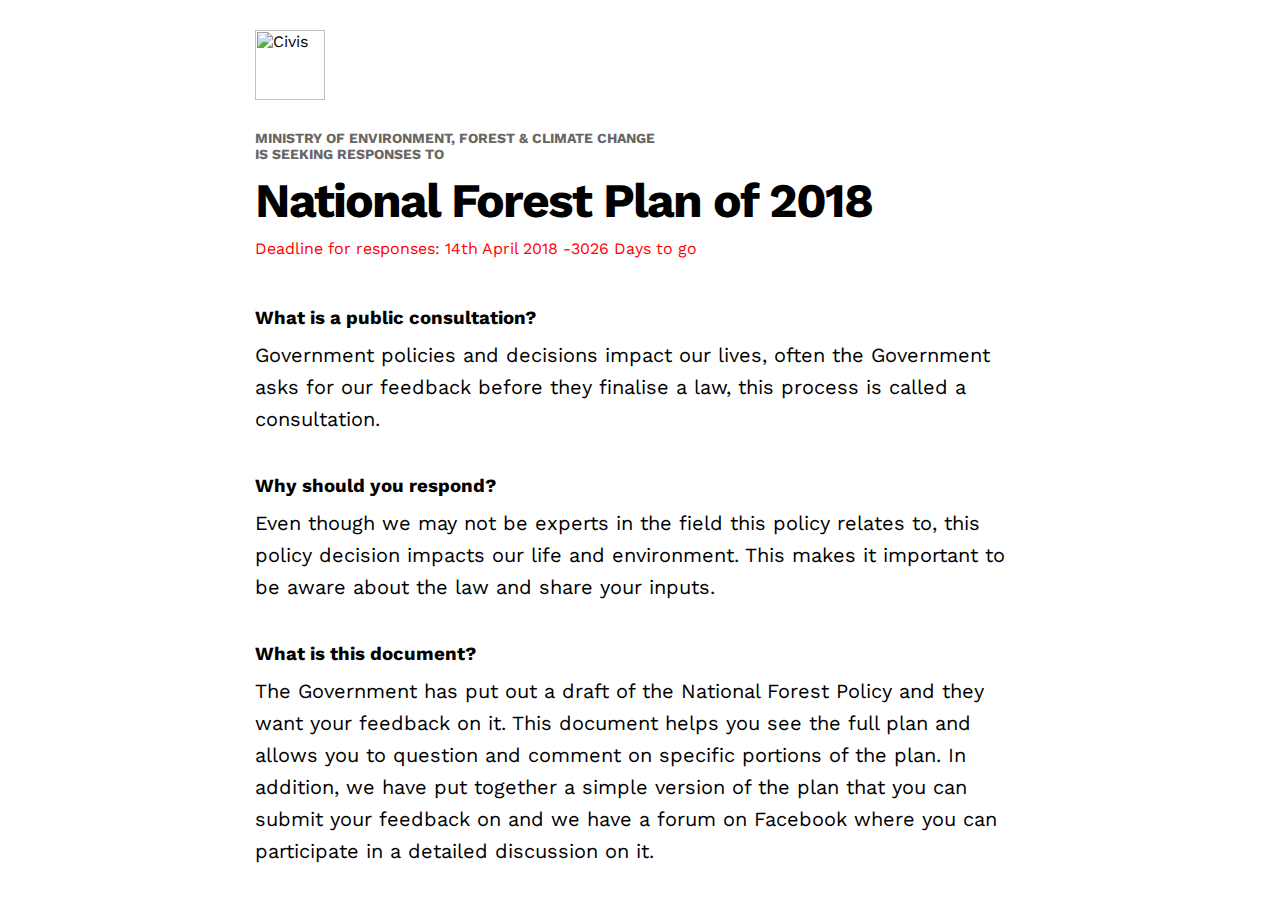
==== nfp2018.html @ cd42d978 "Add google analytics tracking code" ====
<html lang="en">

<head>
  <meta charset="utf-8">
  <meta name="viewport" content="width=device-width, initial-scale=1">
  <meta name="description" content="">
  <meta name="google-site-verification" content="eruILdauIBqArJfN9y2ay7Apqf8Yb0pgQo76jq3D-NA" />
  <!-- Global site tag (gtag.js) - Google Analytics -->
  <script async src="https://www.googletagmanager.com/gtag/js?id=UA-114435812-1"></script>
  <script>
    window.dataLayer = window.dataLayer || [];
    function gtag() { dataLayer.push(arguments); }
    gtag('js', new Date());

    gtag('config', 'UA-114435812-1');
  </script>

  <link href="https://fonts.googleapis.com/css?family=Work+Sans:400,700" rel="stylesheet">
  <style>
    * {
      box-sizing: border-box;
    }

    body {
      font-family: 'Work Sans', sans-serif;
      margin: 0;
      padding: 0;
      height: 100%;
    }

    .column {
      width: 100%;
      float: left;
      margin: 0 auto;
    }

    .column.description {
      background-color: white;
      position: fixed;
      height: 100%;
      visibility: visible;
      overflow: scroll;
    }

    .overlay {
      padding: 30px;
      max-width: 830px;
      margin: 0 auto;
    }

    .logo {
      width: 70px;
      margin-bottom: 30px;
    }

    h1 {
      font-size: 3rem;
      letter-spacing: -2px;
      margin: 10px 0px 0px 0px;
    }

    .title {
      color: #666;
      font-weight: 700;
      text-transform: uppercase;
      font-size: 14px;
    }

    #page-content {
      max-width: 900px;
      margin: auto;
      padding: 20px;
    }

    .deadline {
      font-size: 1rem;
      color: red;
      display: inline-block;
      margin: 10px 0px 30px 0px;
    }

    h3 {
      margin-bottom: 0;
    }

    p {
      font-size: 20px;
      line-height: 32px;
      margin: 10px 0 40px;
    }

    #goto-form {
      border: 2px solid rgb(15, 157, 88);
      display: inline-block;
      padding: 10px 20px;
      color: rgb(15, 157, 88);
      text-transform: uppercase;
      font-size: 15px;
      letter-spacing: 0.6px;
      font-weight: 700;
      cursor: pointer;
    }

    @media only screen and (min-width: 320px) and (max-width: 480px) {
      .column {
        width: 100%;
        height: 100vh;
        float: left
      }

      .header {
        padding: 20px;
      }

      .title {
        font-size: 0.6rem;
      }

      h1 {
        font-size: 1.5rem;
      }
    }
  </style>
</head>

<body>
  <div class="column description" id="description">
    <div class="overlay">
      <img class="logo" src="upload/logo2x.png" alt="Civis">
      <div class="title">Ministry of Environment, Forest &amp; Climate Change</div>
      <div class="title">is seeking responses to</div>
      <h1>National Forest Plan of 2018</h1>
      <div class="deadline">Deadline for responses: 14th April 2018
        <span class='emphasis'>
          <span id="days-remaining"></span> Days to go</span>
      </div>

      <h3>What is a public consultation?</h3>
      <p>
        Government policies and decisions impact our lives, often the Government asks for our feedback before they finalise a law,
        this process is called a consultation.
      </p>

      <h3>Why should you respond?</h3>
      <p>Even though we may not be experts in the field this policy relates to, this policy decision impacts our life and environment.
        This makes it important to be aware about the law and share your inputs.
      </p>

      <h3>What is this document?</h3>
      <p>
        The Government has put out a draft of the National Forest Policy and they want your feedback on it. This document helps you
        see the full plan and allows you to question and comment on specific portions of the plan. In addition, we have put
        together a simple version of the plan that you can submit your feedback on and we have a forum on Facebook where
        you can participate in a detailed discussion on it.
      </p>

      <div id='goto-form'>Give Feedback</div>
    </div>
  </div>
  <div class="column form">
    <iframe src="https://docs.google.com/forms/d/e/1FAIpQLSdHKzLnLinirLdj9WW1db57CKc2IG6bW0GejNrn8vQD8r7QfA/viewform?embedded=true"
      width="100%" height="100%" style="display: block;" frameborder="0" marginheight="0" marginwidth="0">Loading...</iframe>
  </div>
  <script>
    document.addEventListener("DOMContentLoaded", function (event) {
      let expiryDate = new Date('14 APR 2018');
      let daysRemaining = Math.floor((expiryDate.getTime() - Date.now()) / 1000 / 60 / 60 / 24);
      document.querySelector('#days-remaining').innerHTML = daysRemaining.toString();

      document.querySelector('#goto-form').addEventListener('click', function () {
        document.querySelector('#description').style.visibility = 'hidden';
        ga('send', {
          hitType: 'event',
          eventCategory: 'Button',
          eventAction: 'goto-form',
          eventLabel: 'NFP2018'
        });
      });
    });
  </script>
</body>

</html>
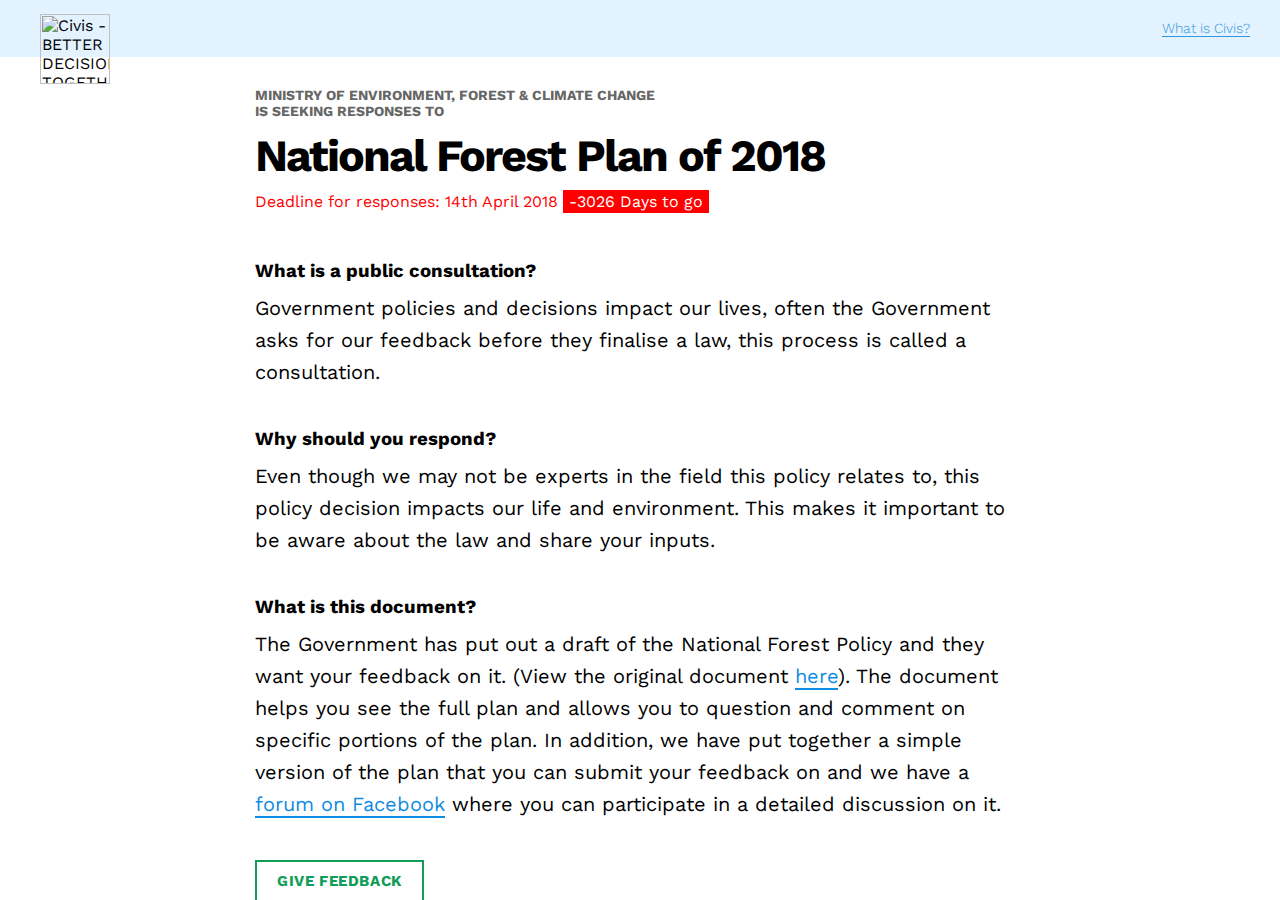
==== commit 56c00457: "Added header link to Civis" ====
--- a/nfp2018.html
+++ b/nfp2018.html
@@ -50,13 +50,20 @@
 
     .logo {
       width: 70px;
-      margin-bottom: 30px;
+      margin: 4px 30px;
+      float: left;
+    }
+    #logo-header{
+      background-color:#e2f2ff;
+      padding: 10px;
+      height: 57px;
     }
 
     h1 {
       font-size: 3rem;
       letter-spacing: -2px;
       margin: 10px 0px 0px 0px;
+      font-size: 2.8rem;
     }
 
     .title {
@@ -87,6 +94,17 @@
       font-size: 20px;
       line-height: 32px;
       margin: 10px 0 40px;
+    }
+
+    .emphasis {
+      background-color: red;
+      color: white;
+      padding: 2px 6px;
+    }
+
+    a {
+      color: #0F8BE1;
+      text-underline-position: under;
     }
 
     #goto-form {
@@ -100,7 +118,13 @@
       font-weight: 700;
       cursor: pointer;
     }
-
+    .header-link{
+      float: right;
+      margin: 10px 20px 4px 20px;
+      font-size: 14px;
+      font-weight: 300;
+      color: #3296dc;
+    }
     @media only screen and (min-width: 320px) and (max-width: 480px) {
       .column {
         width: 100%;
@@ -113,11 +137,13 @@
       }
 
       .title {
-        font-size: 0.6rem;
-      }
-
-      h1 {
-        font-size: 1.5rem;
+        font-size: 1rem;
+      }
+      h1{
+        font-size: 1.2rem;
+      }
+      h2{
+
       }
     }
   </style>
@@ -125,8 +151,11 @@
 
 <body>
   <div class="column description" id="description">
+    <div id='logo-header'>
+      <img class="logo" src="upload/logo2x.png" alt="Civis - BETTER DECISIONS TOGETHER"/>
+      <a class="header-link" href='http://www.civis.vote' target="_blank">What is Civis?</a>
+    </div>
     <div class="overlay">
-      <img class="logo" src="upload/logo2x.png" alt="Civis">
       <div class="title">Ministry of Environment, Forest &amp; Climate Change</div>
       <div class="title">is seeking responses to</div>
       <h1>National Forest Plan of 2018</h1>
@@ -148,10 +177,11 @@
 
       <h3>What is this document?</h3>
       <p>
-        The Government has put out a draft of the National Forest Policy and they want your feedback on it. This document helps you
-        see the full plan and allows you to question and comment on specific portions of the plan. In addition, we have put
-        together a simple version of the plan that you can submit your feedback on and we have a forum on Facebook where
-        you can participate in a detailed discussion on it.
+        The Government has put out a draft of the National Forest Policy and they want your feedback on it. (View the original document
+        <a href="./resources/dnfp2018.pdf">here</a>). The document helps you see the full plan and allows you to question and comment on specific portions of
+        the plan. In addition, we have put together a simple version of the plan that you can submit your feedback on and
+        we have a
+        <a href="https://www.facebook.com/groups/1042698099204934/about/">forum on Facebook</a> where you can participate in a detailed discussion on it.
       </p>
 
       <div id='goto-form'>Give Feedback</div>
@@ -180,4 +210,4 @@
   </script>
 </body>
 
-</html>+</html>
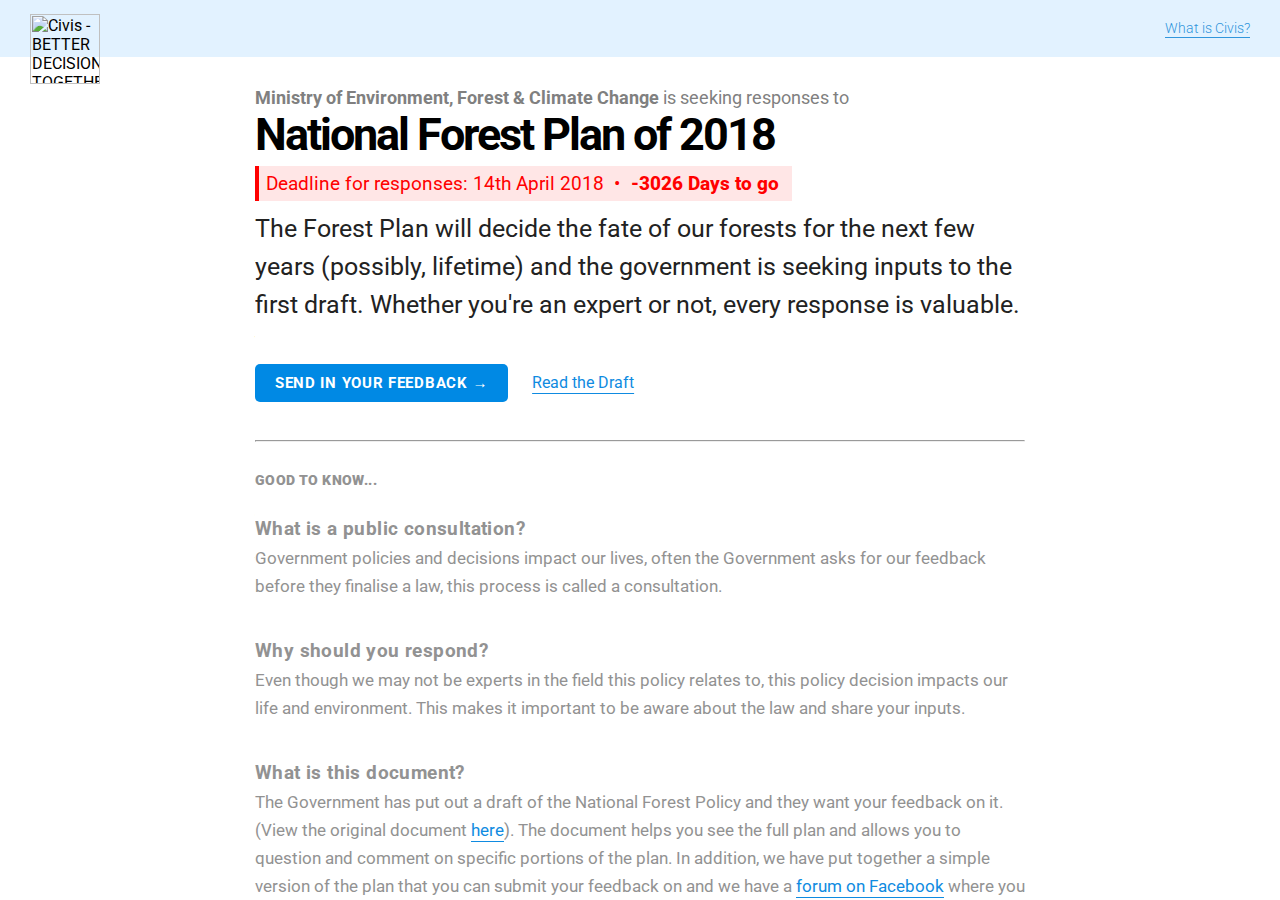
==== commit ee8bdf39: "Revisions to the NFP page" ====
--- a/nfp2018.html
+++ b/nfp2018.html
@@ -15,14 +15,14 @@
     gtag('config', 'UA-114435812-1');
   </script>
 
-  <link href="https://fonts.googleapis.com/css?family=Work+Sans:400,700" rel="stylesheet">
+  <link href="https://fonts.googleapis.com/css?family=Roboto:300,400,700,900" rel="stylesheet">
   <style>
     * {
       box-sizing: border-box;
     }
 
     body {
-      font-family: 'Work Sans', sans-serif;
+      font-family: 'Roboto', sans-serif;
       margin: 0;
       padding: 0;
       height: 100%;
@@ -50,7 +50,7 @@
 
     .logo {
       width: 70px;
-      margin: 4px 30px;
+      margin: 4px 30px 4px 20px;
       float: left;
     }
     #logo-header{
@@ -62,15 +62,13 @@
     h1 {
       font-size: 3rem;
       letter-spacing: -2px;
-      margin: 10px 0px 0px 0px;
+      margin: 0px 0px 0px 0px;
       font-size: 2.8rem;
     }
 
     .title {
-      color: #666;
-      font-weight: 700;
-      text-transform: uppercase;
-      font-size: 14px;
+      font-size: 18px;
+      color:#808080;
     }
 
     #page-content {
@@ -80,26 +78,32 @@
     }
 
     .deadline {
-      font-size: 1rem;
+      font-size: 1.2rem;
       color: red;
       display: inline-block;
-      margin: 10px 0px 30px 0px;
+      margin: 5px 0px 5px 0px;
+      line-height: 35px;
+      border-left: 4px solid red;
+      padding: 0px 7px;
+      background: #ffe6e6;
     }
 
     h3 {
       margin-bottom: 0;
+      letter-spacing: 0.4px;
+      color: #929292;
     }
 
     p {
-      font-size: 20px;
-      line-height: 32px;
-      margin: 10px 0 40px;
+      font-size: 17px;
+      line-height: 28px;
+      margin: 4px 0 40px;
+      color: #929292;
     }
 
     .emphasis {
-      background-color: red;
-      color: white;
       padding: 2px 6px;
+      font-weight: 800;
     }
 
     a {
@@ -108,15 +112,21 @@
     }
 
     #goto-form {
-      border: 2px solid rgb(15, 157, 88);
       display: inline-block;
       padding: 10px 20px;
-      color: rgb(15, 157, 88);
+      color: white;
       text-transform: uppercase;
       font-size: 15px;
-      letter-spacing: 0.6px;
       font-weight: 700;
       cursor: pointer;
+      background: #0089e4;
+      border-radius: 5px;
+      letter-spacing: 0.7px;
+      /* float: right; */
+      margin-bottom: 30px;
+    }
+    #goto-form:hover{
+      background: #0063a5;
     }
     .header-link{
       float: right;
@@ -125,6 +135,11 @@
       font-weight: 300;
       color: #3296dc;
     }
+    #big-note{
+      line-height: 38px;
+      font-size: 25px;
+      color: #222;
+    }
     @media only screen and (min-width: 320px) and (max-width: 480px) {
       .column {
         width: 100%;
@@ -140,10 +155,41 @@
         font-size: 1rem;
       }
       h1{
-        font-size: 1.2rem;
+        font-size: 1.9rem;
+        letter-spacing: 0px;
+        line-height: 33px;
+        margin-top: 10px;
       }
       h2{
 
+      }
+      h3{
+        font-size: 1rem;
+        letter-spacing: 0.9px;
+      }
+      p {
+        font-size: 1rem;
+        line-height: 23px;
+        margin: 2px 0 40px;
+      }
+      .deadline{
+        line-height: 25px;
+        margin: 10px 0px 10px 0px;
+        font-size: 18px;
+        padding: 9px;
+      }
+      #big-note {
+        line-height: 29px;
+        font-size: 21px;
+      }
+      #goto-form{
+        width: 100%;
+        text-align: center;
+      }
+      .read-draft{
+        text-align: center;
+        display: block;
+        margin: 0px 0px 30px 0px;
       }
     }
   </style>
@@ -156,14 +202,19 @@
       <a class="header-link" href='http://www.civis.vote' target="_blank">What is Civis?</a>
     </div>
     <div class="overlay">
-      <div class="title">Ministry of Environment, Forest &amp; Climate Change</div>
-      <div class="title">is seeking responses to</div>
+      <div class="title"><b>Ministry of Environment, Forest &amp; Climate Change</b> is seeking responses to</div>
       <h1>National Forest Plan of 2018</h1>
-      <div class="deadline">Deadline for responses: 14th April 2018
-        <span class='emphasis'>
-          <span id="days-remaining"></span> Days to go</span>
+      <div class="deadline">Deadline for responses: 14th April 2018&nbsp;&nbsp;&bull;
+      <span class='emphasis'>
+          <span style='font-weight:800;'><span id="days-remaining"></span> Days to go</span></span>
       </div>
-
+      <p id='big-note'>The Forest Plan will decide the fate of our forests for the next few years (possibly, lifetime) and the government is seeking inputs to the first draft. Whether you're an expert or not, every response is valuable.</p>
+
+      <div id='goto-form'>Send in your feedback&nbsp;&rarr;</div>
+      <a class='read-draft' style='margin-left:20px;' target="_blank" href='http://www.moef.nic.in/sites/default/files/Inviting%20comments%20from%20all%20concerned%20stakeholders%20on%20Draft%20National%20Forest%20Policy%202018_1.pdf'>Read the Draft</a>
+
+      <hr/>
+      <h3 style='text-transform:uppercase;font-size: 14px;margin: 30px 0px;font-weight: 900;'>Good to know...</h3>
       <h3>What is a public consultation?</h3>
       <p>
         Government policies and decisions impact our lives, often the Government asks for our feedback before they finalise a law,
@@ -184,7 +235,6 @@
         <a href="https://www.facebook.com/groups/1042698099204934/about/">forum on Facebook</a> where you can participate in a detailed discussion on it.
       </p>
 
-      <div id='goto-form'>Give Feedback</div>
     </div>
   </div>
   <div class="column form">
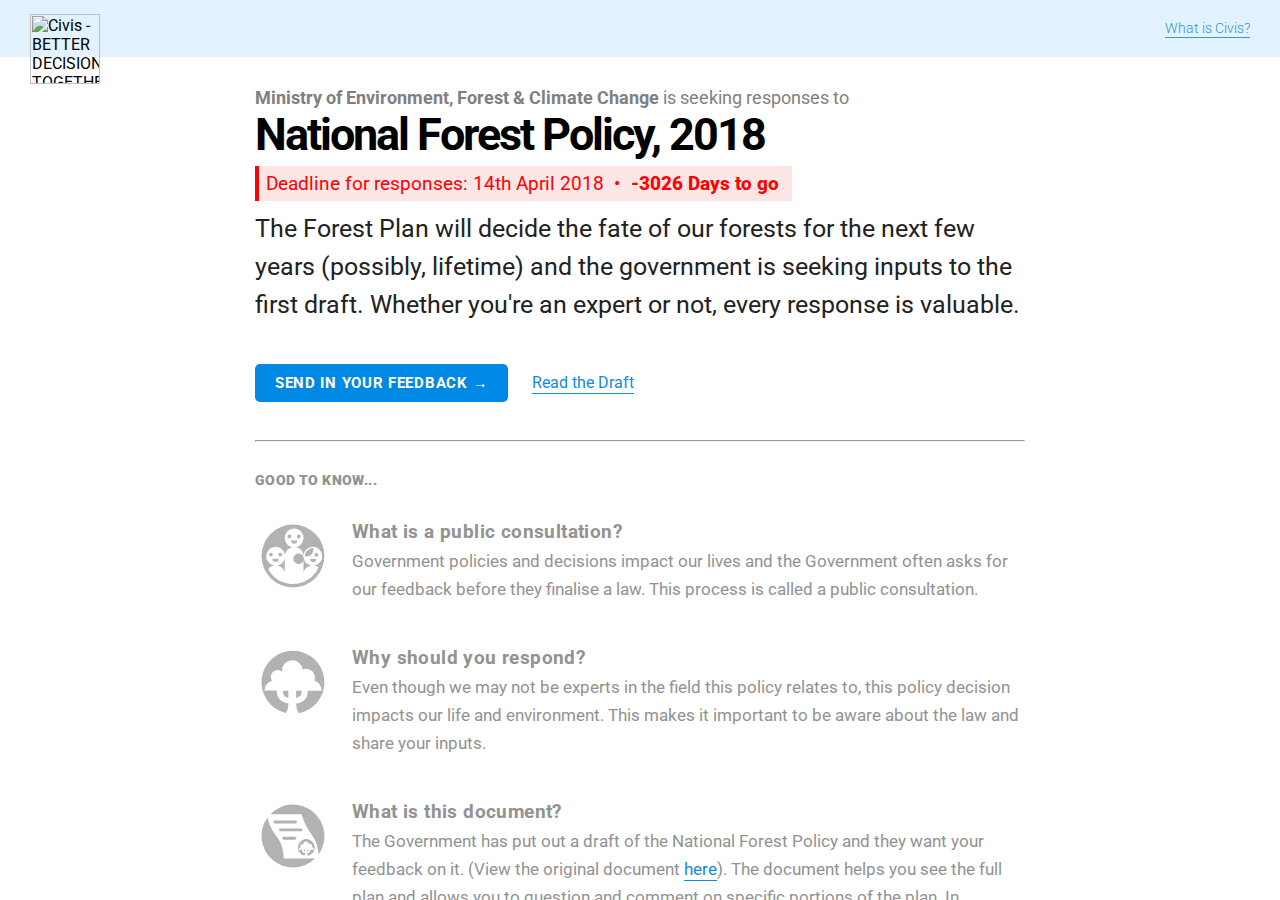
==== commit e21e2574: "Added icons" ====
--- a/nfp2018.html
+++ b/nfp2018.html
@@ -140,6 +140,16 @@
       font-size: 25px;
       color: #222;
     }
+    .icon{
+      width: 70px;
+      float: left;
+      margin-right: 20px;
+      opacity: 0.7;
+    }
+    .top-align{
+      vertical-align: top;
+    }
+    }
     @media only screen and (min-width: 320px) and (max-width: 480px) {
       .column {
         width: 100%;
@@ -203,7 +213,7 @@
     </div>
     <div class="overlay">
       <div class="title"><b>Ministry of Environment, Forest &amp; Climate Change</b> is seeking responses to</div>
-      <h1>National Forest Plan of 2018</h1>
+      <h1>National Forest Policy, 2018</h1>
       <div class="deadline">Deadline for responses: 14th April 2018&nbsp;&nbsp;&bull;
       <span class='emphasis'>
           <span style='font-weight:800;'><span id="days-remaining"></span> Days to go</span></span>
@@ -215,25 +225,41 @@
 
       <hr/>
       <h3 style='text-transform:uppercase;font-size: 14px;margin: 30px 0px;font-weight: 900;'>Good to know...</h3>
-      <h3>What is a public consultation?</h3>
-      <p>
-        Government policies and decisions impact our lives, often the Government asks for our feedback before they finalise a law,
-        this process is called a consultation.
-      </p>
-
-      <h3>Why should you respond?</h3>
-      <p>Even though we may not be experts in the field this policy relates to, this policy decision impacts our life and environment.
-        This makes it important to be aware about the law and share your inputs.
-      </p>
-
-      <h3>What is this document?</h3>
-      <p>
-        The Government has put out a draft of the National Forest Policy and they want your feedback on it. (View the original document
-        <a href="./resources/dnfp2018.pdf">here</a>). The document helps you see the full plan and allows you to question and comment on specific portions of
-        the plan. In addition, we have put together a simple version of the plan that you can submit your feedback on and
-        we have a
-        <a href="https://www.facebook.com/groups/1042698099204934/about/">forum on Facebook</a> where you can participate in a detailed discussion on it.
-      </p>
+
+      <table>
+        <tr>
+          <td class='top-align'><img class='icon' src='upload/1.svg'/></td>
+          <td>
+            <h3>What is a public consultation?</h3>
+            <p>Government policies and decisions impact our lives and the Government often asks for our feedback before they finalise a law. This process is called a public consultation.</p>
+          </td>
+        </tr>
+
+        <tr>
+        <td class='top-align'><img class='icon' src='upload/2.svg'/></td>
+        <td>
+          <h3>Why should you respond?</h3>
+          <p>Even though we may not be experts in the field this policy relates to, this policy decision impacts our life and environment.
+            This makes it important to be aware about the law and share your inputs.
+          </p>
+        </td>
+        </tr>
+
+        <tr>
+        <td class='top-align'><img class='icon' src='upload/3.svg'/></td>
+        <td>
+        <h3>What is this document?</h3>
+        <p>
+          The Government has put out a draft of the National Forest Policy and they want your feedback on it. (View the original document
+          <a href="./resources/dnfp2018.pdf">here</a>). The document helps you see the full plan and allows you to question and comment on specific portions of
+          the plan. In addition, we have put together a simple version of the plan that you can submit your feedback on and
+          we have a
+          <a href="https://www.facebook.com/groups/1042698099204934/about/">forum on Facebook</a> where you can participate in a detailed discussion on it.
+        </p>
+        </td>
+        </tr>
+
+      </table>
 
     </div>
   </div>
